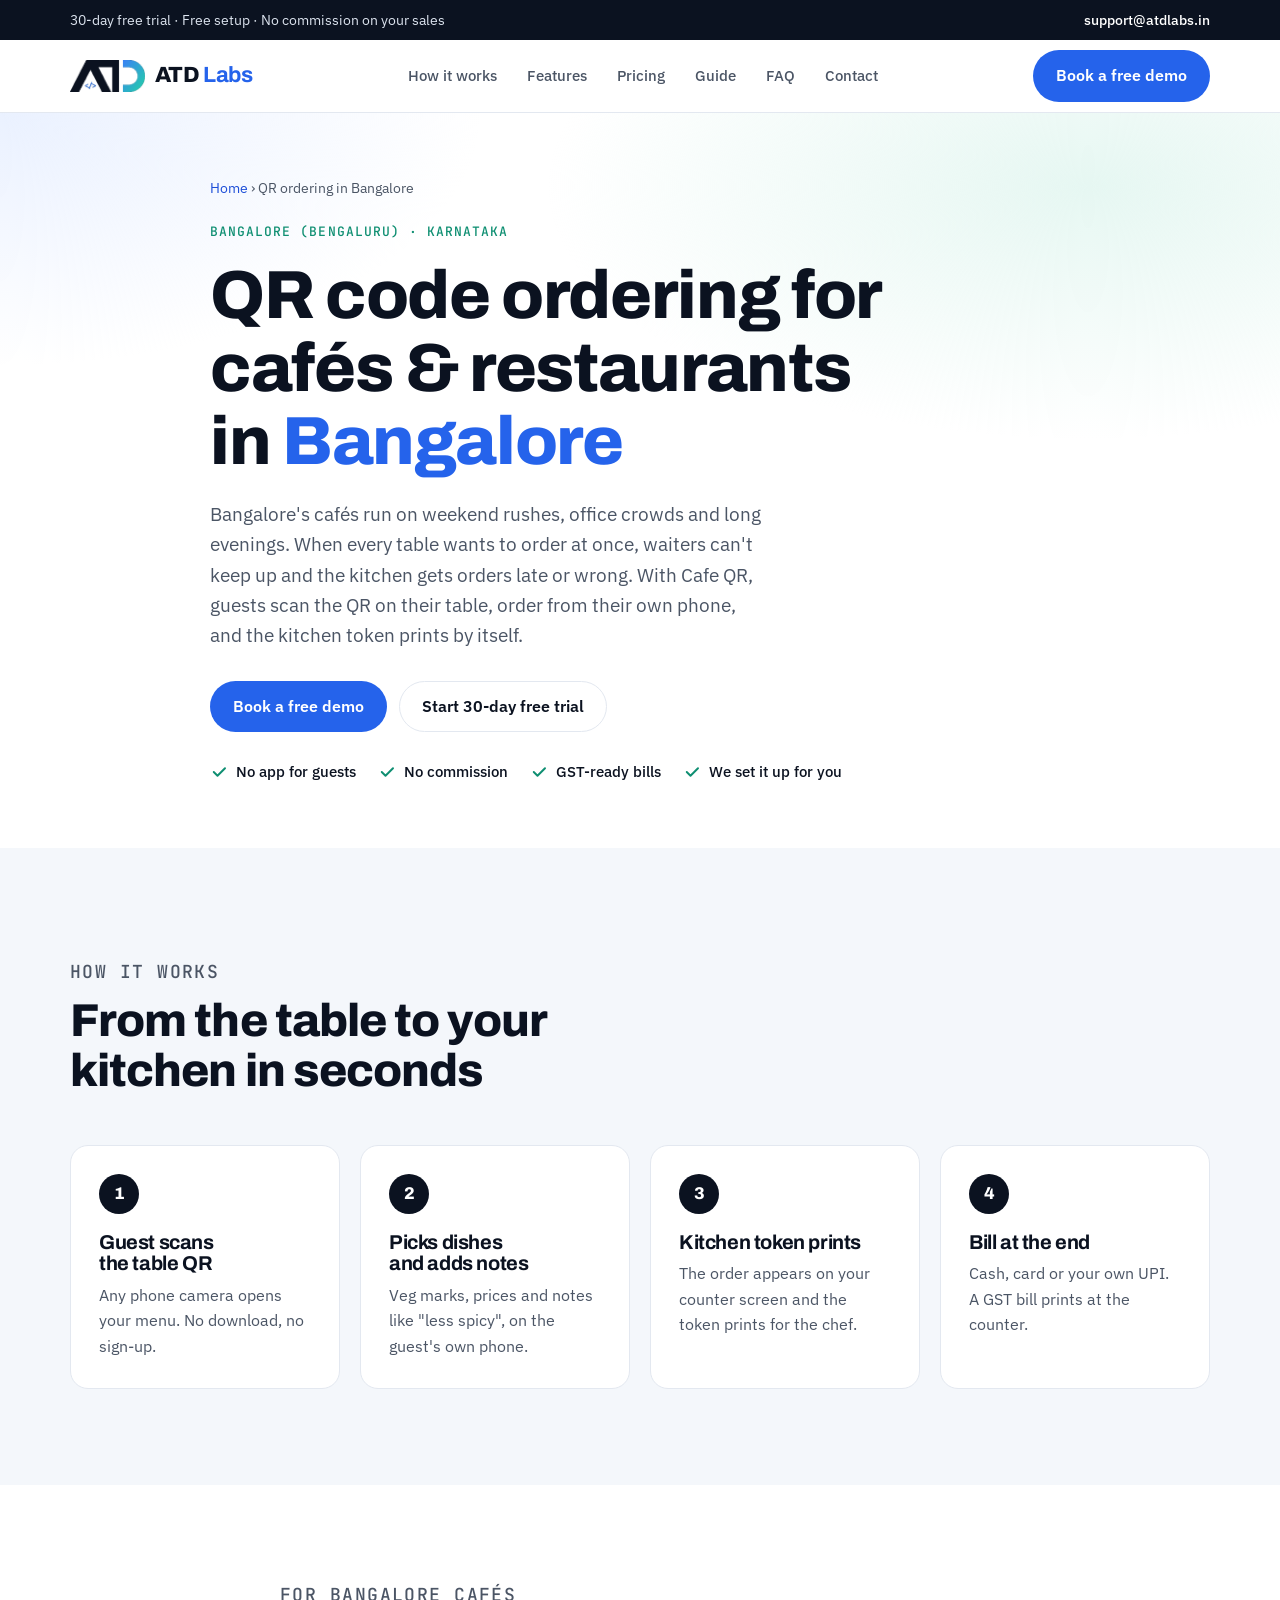
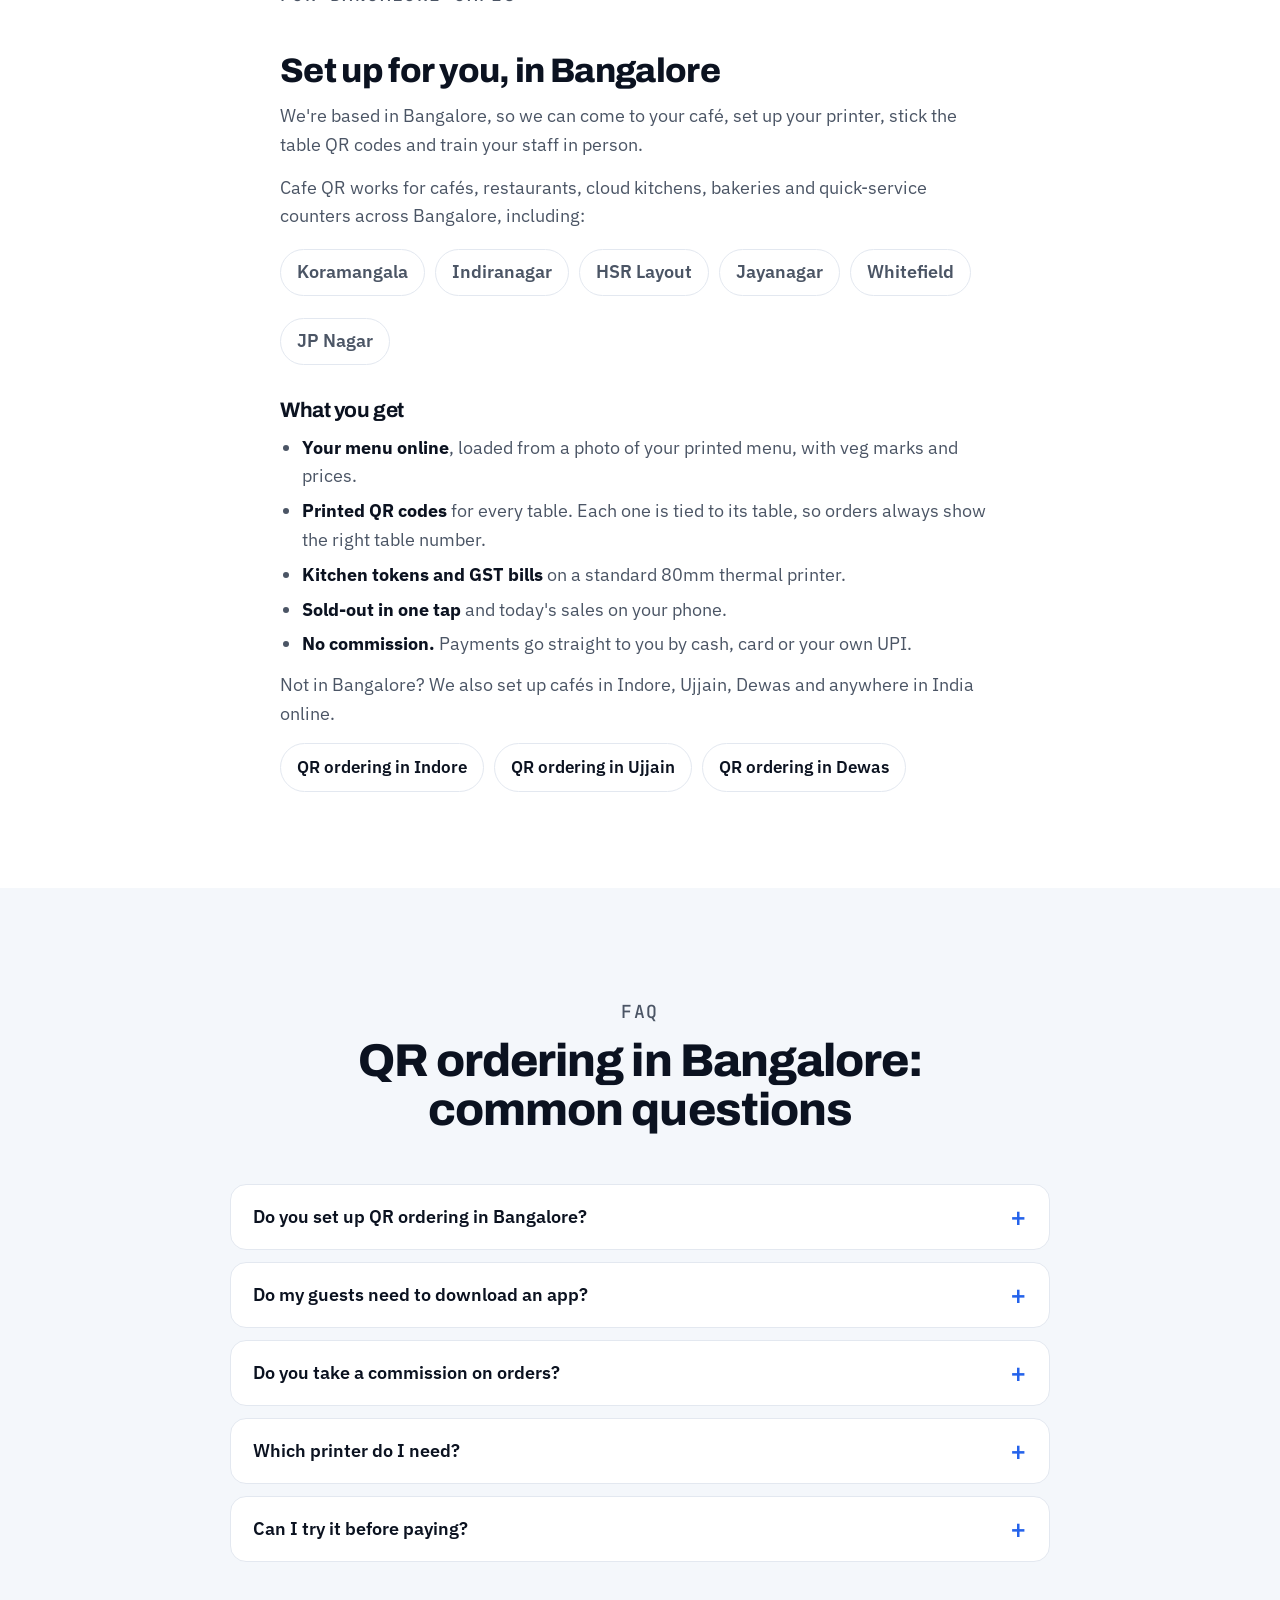
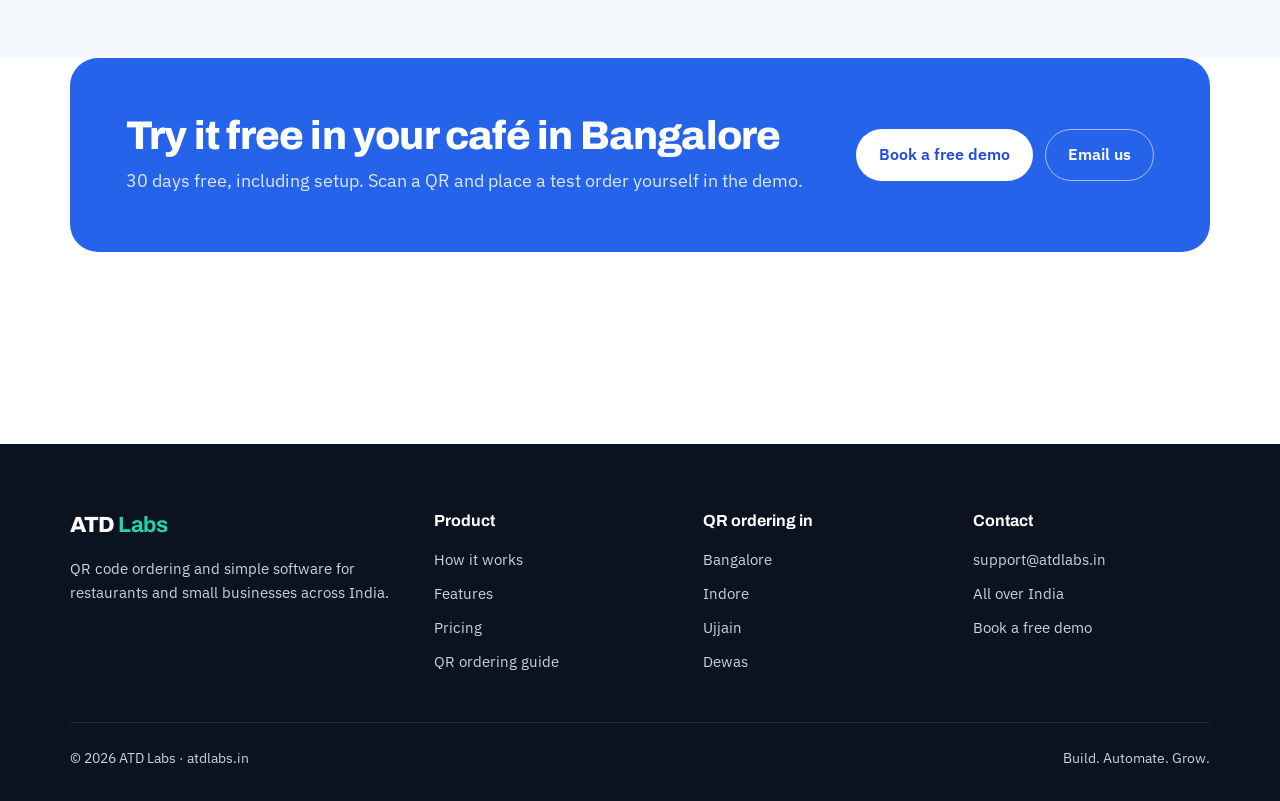
==== qr-ordering-bangalore/index.html @ 2b8b4721 "Add city landing pages, QR ordering guide and sitemap entries Pages for Bangalore, Indore, Ujjain an" ====
<!doctype html>
<html lang="en">
<head>
<meta charset="utf-8">
<meta name="viewport" content="width=device-width, initial-scale=1, viewport-fit=cover">
<title>QR Code Ordering for Restaurants &amp; Cafés in Bangalore | ATD Labs</title>
<meta name="description" content="QR table ordering for cafés and restaurants in Bangalore. Guests scan, order from their phone and the kitchen token prints. No app, no commission. 30-day free trial.">
<link rel="canonical" href="https://www.atdlabs.in/qr-ordering-bangalore/">
<meta name="robots" content="index, follow">
<link rel="icon" type="image/png" href="/logo-mark.png">
<meta property="og:type" content="website">
<meta property="og:site_name" content="ATD Labs">
<meta property="og:url" content="https://www.atdlabs.in/qr-ordering-bangalore/">
<meta property="og:title" content="QR Code Ordering for Restaurants &amp; Cafés in Bangalore | ATD Labs">
<meta property="og:description" content="QR table ordering for cafés and restaurants in Bangalore. Guests scan, order from their phone and the kitchen token prints. No app, no commission. 30-day free trial.">
<meta property="og:image" content="https://www.atdlabs.in/og-image.png">
<meta property="og:locale" content="en_IN">
<meta name="twitter:card" content="summary_large_image">
<script type="application/ld+json">
{"@context": "https://schema.org", "@graph": [{"@type": "Service", "name": "QR code ordering for restaurants in Bangalore", "serviceType": "QR code table ordering software", "provider": {"@type": "Organization", "name": "ATD Labs", "url": "https://www.atdlabs.in/", "email": "support@atdlabs.in"}, "areaServed": {"@type": "City", "name": "Bangalore", "containedInPlace": {"@type": "State", "name": "Karnataka"}}, "url": "https://www.atdlabs.in/qr-ordering-bangalore/"}, {"@type": "BreadcrumbList", "itemListElement": [{"@type": "ListItem", "position": 1, "name": "Home", "item": "https://www.atdlabs.in/"}, {"@type": "ListItem", "position": 2, "name": "QR ordering in Bangalore", "item": "https://www.atdlabs.in/qr-ordering-bangalore/"}]}, {"@type": "FAQPage", "mainEntity": [{"@type": "Question", "name": "Do you set up QR ordering in Bangalore?", "acceptedAnswer": {"@type": "Answer", "text": "Yes. We're in Bangalore and set up cafés here in person."}}, {"@type": "Question", "name": "Do my guests need to download an app?", "acceptedAnswer": {"@type": "Answer", "text": "No. Guests scan the table QR with their phone camera and the menu opens in the browser."}}, {"@type": "Question", "name": "Do you take a commission on orders?", "acceptedAnswer": {"@type": "Answer", "text": "No. You pay a small monthly fee. Guests pay you directly by cash, card or your own UPI."}}, {"@type": "Question", "name": "Which printer do I need?", "acceptedAnswer": {"@type": "Answer", "text": "A standard 80mm thermal printer prints kitchen tokens and GST bills. If you already have one, we set it up for you."}}, {"@type": "Question", "name": "Can I try it before paying?", "acceptedAnswer": {"@type": "Answer", "text": "Yes. The first 30 days are free, including setup."}}]}]}
</script>
<link rel="preconnect" href="https://fonts.googleapis.com">
<link rel="preconnect" href="https://fonts.gstatic.com" crossorigin>
<link rel="stylesheet" href="https://fonts.googleapis.com/css2?family=Archivo:wght@600;700;800&family=IBM+Plex+Sans:wght@400;500;600&family=JetBrains+Mono:wght@500&display=swap">
<link rel="stylesheet" href="/assets/site.css">
<style>
.hero.sub .wrap{grid-template-columns:1fr;max-width:900px;padding-top:64px;padding-bottom:64px}
.crumbs{font-size:14px;color:var(--muted);margin-bottom:18px}
.crumbs a{color:var(--blue-d);text-decoration:none}
.prose ul.areas{padding-left:0}
.areas{display:flex;flex-wrap:wrap;gap:10px;list-style:none;margin:20px 0 0;padding:0}
.areas li{font-weight:600;font-size:15px;padding:8px 16px;border-radius:999px;background:#fff;border:1px solid var(--line)}
.prose{max-width:760px}
.prose h2{font-size:clamp(26px,3vw,34px);font-weight:800;margin:44px 0 12px}
.prose h3{font-size:21px;font-weight:700;margin:28px 0 8px}
.prose p,.prose li{color:var(--muted);font-size:18px}
.prose p+p{margin-top:14px}
.prose ul{padding-left:22px;margin:12px 0}
.prose li{margin:6px 0}
.prose strong{color:var(--ink)}
.prose table{width:100%;border-collapse:collapse;margin:18px 0;font-size:16px}
.prose th,.prose td{text-align:left;padding:12px 14px;border-bottom:1px solid var(--line);vertical-align:top}
.prose th{background:var(--soft);font-family:var(--display)}
.tablewrap{overflow-x:auto}
.cities{display:flex;flex-wrap:wrap;gap:10px;margin-top:14px}
.cities a{text-decoration:none;font-weight:600;padding:10px 16px;border-radius:999px;border:1px solid var(--line);background:#fff}
.cities a:hover{border-color:var(--ink)}
@media (min-width:861px){footer .cols{grid-template-columns:1.4fr 1fr 1fr 1fr}}
</style>
</head>
<body>
<div class="topbar"><div class="wrap"><span>30-day free trial · Free setup · No commission on your sales</span><a href="mailto:support@atdlabs.in">support@atdlabs.in</a></div></div>
<header class="site"><div class="wrap">
  <a class="brand" href="/" aria-label="ATD Labs home"><img src="/logo-mark.png" alt="" width="75" height="32"><span>ATD <b>Labs</b></span></a>
  <nav class="main" id="nav" aria-label="Main">
    <a href="/#how">How it works</a><a href="/#features">Features</a><a href="/#pricing">Pricing</a><a href="/guides/qr-code-ordering-for-restaurants/">Guide</a><a href="/#faq">FAQ</a><a href="/#contact">Contact</a>
  </nav>
  <div style="display:flex;gap:10px;align-items:center">
    <a class="btn btn-primary hdr-cta" href="/#contact">Book a free demo</a>
    <button class="menu-btn" id="menu-btn" aria-label="Open menu" aria-expanded="false" aria-controls="nav"><svg width="22" height="22" viewBox="0 0 24 24" fill="none" stroke="currentColor" stroke-width="2" stroke-linecap="round" aria-hidden="true"><path d="M4 7h16M4 12h16M4 17h16"/></svg></button>
  </div>
</div></header>

<main id="top">
  <section class="hero sub"><div class="wrap"><div>
    <p class="crumbs"><a href="/">Home</a> › QR ordering in Bangalore</p>
    <p class="eyebrow">Bangalore (Bengaluru) · Karnataka</p>
    <h1 style="margin-top:14px">QR code ordering for cafés &amp; restaurants in <em>Bangalore</em></h1>
    <p class="lede">Bangalore's cafés run on weekend rushes, office crowds and long evenings. When every table wants to order at once, waiters can't keep up and the kitchen gets orders late or wrong. With Cafe QR, guests scan the QR on their table, order from their own phone, and the kitchen token prints by itself.</p>
    <div class="cta"><a class="btn btn-primary" href="/#contact">Book a free demo</a><a class="btn btn-ghost" href="/#pricing">Start 30-day free trial</a></div>
    <ul class="ticks"><li><svg width="18" height="18" viewBox="0 0 24 24" fill="none" stroke="currentColor" stroke-width="2.6" stroke-linecap="round" stroke-linejoin="round" aria-hidden="true"><path d="M5 12l5 5L20 7"/></svg>No app for guests</li><li><svg width="18" height="18" viewBox="0 0 24 24" fill="none" stroke="currentColor" stroke-width="2.6" stroke-linecap="round" stroke-linejoin="round" aria-hidden="true"><path d="M5 12l5 5L20 7"/></svg>No commission</li><li><svg width="18" height="18" viewBox="0 0 24 24" fill="none" stroke="currentColor" stroke-width="2.6" stroke-linecap="round" stroke-linejoin="round" aria-hidden="true"><path d="M5 12l5 5L20 7"/></svg>GST-ready bills</li><li><svg width="18" height="18" viewBox="0 0 24 24" fill="none" stroke="currentColor" stroke-width="2.6" stroke-linecap="round" stroke-linejoin="round" aria-hidden="true"><path d="M5 12l5 5L20 7"/></svg>We set it up for you</li></ul>
  </div></div></section>

  <section class="band alt"><div class="wrap">
    <div class="head"><p class="eyebrow">How it works</p><h2>From the table to your kitchen in seconds</h2></div>
    <ol class="steps">
      <li><h3>Guest scans the table QR</h3><p>Any phone camera opens your menu. No download, no sign-up.</p></li>
      <li><h3>Picks dishes and adds notes</h3><p>Veg marks, prices and notes like "less spicy", on the guest's own phone.</p></li>
      <li><h3>Kitchen token prints</h3><p>The order appears on your counter screen and the token prints for the chef.</p></li>
      <li><h3>Bill at the end</h3><p>Cash, card or your own UPI. A GST bill prints at the counter.</p></li>
    </ol>
  </div></section>

  <section class="band"><div class="wrap prose">
    <p class="eyebrow">For Bangalore cafés</p>
    <h2>Set up for you, in Bangalore</h2>
    <p>We're based in Bangalore, so we can come to your café, set up your printer, stick the table QR codes and train your staff in person.</p>
    <p>Cafe QR works for cafés, restaurants, cloud kitchens, bakeries and quick-service counters across Bangalore, including:</p>
    <ul class="areas"><li>Koramangala</li><li>Indiranagar</li><li>HSR Layout</li><li>Jayanagar</li><li>Whitefield</li><li>JP Nagar</li></ul>
    <h3>What you get</h3>
    <ul>
      <li><strong>Your menu online</strong>, loaded from a photo of your printed menu, with veg marks and prices.</li>
      <li><strong>Printed QR codes</strong> for every table. Each one is tied to its table, so orders always show the right table number.</li>
      <li><strong>Kitchen tokens and GST bills</strong> on a standard 80mm thermal printer.</li>
      <li><strong>Sold-out in one tap</strong> and today's sales on your phone.</li>
      <li><strong>No commission.</strong> Payments go straight to you by cash, card or your own UPI.</li>
    </ul>
    <p>Not in Bangalore? We also set up cafés in Indore, Ujjain, Dewas and anywhere in India online.</p>
    <div class="cities"><a href="/qr-ordering-indore/">QR ordering in Indore</a><a href="/qr-ordering-ujjain/">QR ordering in Ujjain</a><a href="/qr-ordering-dewas/">QR ordering in Dewas</a></div>
  </div></section>

  <section class="band alt"><div class="wrap">
    <div class="head center"><p class="eyebrow">FAQ</p><h2>QR ordering in Bangalore: common questions</h2></div>
    <div class="faq"><details><summary>Do you set up QR ordering in Bangalore?</summary><p>Yes. We're in Bangalore and set up cafés here in person.</p></details><details><summary>Do my guests need to download an app?</summary><p>No. Guests scan the table QR with their phone camera and the menu opens in the browser.</p></details><details><summary>Do you take a commission on orders?</summary><p>No. You pay a small monthly fee. Guests pay you directly by cash, card or your own UPI.</p></details><details><summary>Which printer do I need?</summary><p>A standard 80mm thermal printer prints kitchen tokens and GST bills. If you already have one, we set it up for you.</p></details><details><summary>Can I try it before paying?</summary><p>Yes. The first 30 days are free, including setup.</p></details></div>
  </div></section>
  
<section class="band" style="padding-top:0"><div class="wrap"><div class="ctaband">
  <div><h2>Try it free in your café in Bangalore</h2><p>30 days free, including setup. Scan a QR and place a test order yourself in the demo.</p></div>
  <div style="display:flex;gap:12px;flex-wrap:wrap"><a class="btn btn-primary" href="/#contact">Book a free demo</a><a class="btn btn-ghost" href="mailto:support@atdlabs.in">Email us</a></div>
</div></div></section>
</main>
<footer><div class="wrap">
  <div class="cols">
    <div><a class="brand" href="/"><span>ATD <b>Labs</b></span></a><p class="about">QR code ordering and simple software for restaurants and small businesses across India.</p></div>
    <div><h4>Product</h4><ul><li><a href="/#how">How it works</a></li><li><a href="/#features">Features</a></li><li><a href="/#pricing">Pricing</a></li><li><a href="/guides/qr-code-ordering-for-restaurants/">QR ordering guide</a></li></ul></div>
    <div><h4>QR ordering in</h4><ul><li><a href="/qr-ordering-bangalore/">Bangalore</a></li><li><a href="/qr-ordering-indore/">Indore</a></li><li><a href="/qr-ordering-ujjain/">Ujjain</a></li><li><a href="/qr-ordering-dewas/">Dewas</a></li></ul></div>
    <div><h4>Contact</h4><ul><li><a href="mailto:support@atdlabs.in">support@atdlabs.in</a></li><li>All over India</li><li><a href="/#contact">Book a free demo</a></li></ul></div>
  </div>
  <div class="base"><span>© 2026 ATD Labs · atdlabs.in</span><span>Build. Automate. Grow.</span></div>
</div></footer>
<script>
const b=document.getElementById("menu-btn"),n=document.getElementById("nav");
b.addEventListener("click",()=>{const o=n.classList.toggle("open");b.setAttribute("aria-expanded",o)});
</script>
</body>
</html>
---- assets/site.css ----
:root{
  --bg:#FFFFFF;
  --soft:#F4F7FB;        /* alternate bands */
  --line:#E3E8F0;
  --ink:#0B1220;         /* brand navy, from the logo */
  --muted:#4B5565;       /* 7.5:1 on white */
  --blue:#2563EB;        /* primary action, 5.2:1 with white text */
  --blue-d:#1D4ED8;
  --teal:#0F8F72;        /* teal text, 4.6:1 on white */
  --teal-l:#22D3A6;      /* brand teal, decoration only */
  --tint:#EAF1FF;
  --paper:#FFFDF7;
  --display:"Archivo",system-ui,sans-serif;
  --body:"IBM Plex Sans",system-ui,-apple-system,"Segoe UI",sans-serif;
  --mono:"JetBrains Mono",ui-monospace,Menlo,monospace;
  --wrap:1180px;
  --r:18px;
  color-scheme:light;
}
*{box-sizing:border-box}
html{scroll-behavior:smooth;scroll-padding-top:84px}
@media (prefers-reduced-motion:reduce){html{scroll-behavior:auto}*{animation:none!important;transition:none!important}}
body{margin:0;background:var(--bg);color:var(--ink);font-family:var(--body);font-size:17px;line-height:1.6;-webkit-font-smoothing:antialiased}
a{color:inherit}
img{max-width:100%;display:block}
:focus-visible{outline:3px solid var(--blue);outline-offset:3px;border-radius:8px}
.wrap{max-width:var(--wrap);margin:0 auto;padding-left:max(20px,env(safe-area-inset-left,0px));padding-right:max(20px,env(safe-area-inset-right,0px))}
h1,h2,h3{font-family:var(--display);line-height:1.08;margin:0;letter-spacing:-.02em;text-wrap:balance}
p{margin:0}
.eyebrow{display:inline-block;font-family:var(--mono);font-size:13px;font-weight:500;letter-spacing:.08em;text-transform:uppercase;color:var(--teal)}

/* Buttons */
.btn{display:inline-flex;align-items:center;justify-content:center;gap:8px;min-height:48px;padding:12px 22px;border-radius:999px;font-weight:600;font-size:16px;text-decoration:none;border:1.5px solid transparent;cursor:pointer;font-family:var(--body);transition:background .15s,border-color .15s,transform .15s}
.btn-primary{background:var(--blue);color:#fff}
.btn-primary:hover{background:var(--blue-d)}
.btn-ghost{background:#fff;color:var(--ink);border-color:var(--line)}
.btn-ghost:hover{border-color:var(--ink)}
.btn:active{transform:translateY(1px)}

/* Top bar + header */
.topbar{background:var(--ink);color:#DCE3EE;font-size:14px}
.topbar .wrap{display:flex;justify-content:space-between;align-items:center;gap:16px;min-height:40px;flex-wrap:wrap}
.topbar a{color:#fff;text-decoration:none;font-weight:500}
.topbar a:hover{text-decoration:underline}
header.site{position:sticky;top:0;z-index:20;background:rgba(255,255,255,.92);backdrop-filter:saturate(1.4) blur(10px);border-bottom:1px solid var(--line)}
header.site .wrap{display:flex;align-items:center;justify-content:space-between;gap:20px;min-height:72px}
.brand{display:flex;align-items:center;gap:10px;text-decoration:none}
.brand img{height:32px;width:auto}
.brand span{font-family:var(--display);font-weight:800;font-size:22px;letter-spacing:-.02em}
.brand b{color:var(--blue)}
nav.main{display:flex;align-items:center;gap:6px}
nav.main a{text-decoration:none;font-weight:500;font-size:15px;color:var(--muted);padding:10px 12px;border-radius:10px}
nav.main a:hover{color:var(--ink);background:var(--soft)}
.menu-btn{display:none;background:none;border:1px solid var(--line);border-radius:12px;width:48px;height:48px;align-items:center;justify-content:center;cursor:pointer;color:var(--ink)}
@media (max-width:960px){
  .menu-btn{display:inline-flex}
  nav.main{display:none;position:absolute;left:0;right:0;top:100%;background:#fff;border-bottom:1px solid var(--line);flex-direction:column;align-items:stretch;padding:8px 20px 16px}
  nav.main.open{display:flex}
  nav.main a{padding:14px 8px;font-size:17px}
  header.site .hdr-cta{display:none}
}

/* Hero */
.hero{position:relative;overflow:hidden;background:radial-gradient(900px 420px at 85% 10%,#E6F7F2 0,transparent 60%),radial-gradient(800px 420px at 0% 0%,var(--tint) 0,transparent 60%),#fff}
.hero .wrap{display:grid;grid-template-columns:1.05fr .95fr;gap:56px;align-items:center;padding-top:72px;padding-bottom:80px}
.hero h1{font-size:clamp(40px,5.6vw,68px);font-weight:800}
.hero h1 em{font-style:normal;color:var(--blue)}
.hero .lede{margin-top:20px;font-size:19px;color:var(--muted);max-width:560px}
.hero .cta{display:flex;gap:12px;flex-wrap:wrap;margin-top:30px}
.ticks{display:flex;flex-wrap:wrap;gap:10px 22px;margin:28px 0 0;padding:0;list-style:none;font-size:15px;font-weight:500}
.ticks li{display:flex;align-items:center;gap:8px}
.ticks svg{color:var(--teal);flex:none}
@media (max-width:960px){.hero .wrap{grid-template-columns:1fr;gap:44px;padding-top:44px;padding-bottom:56px}}

/* Hero scene: phone + kitchen token */
.scene{position:relative;display:flex;justify-content:center;align-items:flex-end;gap:0;min-height:520px}
.phone{position:relative;width:280px;border-radius:40px;background:var(--ink);padding:12px;box-shadow:0 30px 60px -20px rgba(11,18,32,.35)}
.screen{background:#fff;border-radius:30px;overflow:hidden;min-height:540px;display:flex;flex-direction:column}
.screen .top{display:flex;justify-content:space-between;align-items:center;padding:20px 18px 12px}
.screen .cafe{font-family:var(--display);font-weight:800;font-size:19px}
.screen .tbl{font-family:var(--mono);font-size:11px;background:var(--tint);color:var(--blue-d);padding:4px 8px;border-radius:999px}
.cats{display:flex;gap:6px;padding:0 18px 12px;font-size:12px;font-weight:600}
.cats span{padding:5px 10px;border-radius:999px;background:var(--soft);color:var(--muted)}
.cats span.on{background:var(--ink);color:#fff}
.item{display:flex;align-items:center;gap:12px;padding:12px 18px;border-top:1px solid var(--line)}
.item .pic{width:46px;height:46px;border-radius:12px;flex:none}
.item .nm{font-weight:600;font-size:14px;line-height:1.3}
.item .pr{font-size:13px;color:var(--muted)}
.veg{display:inline-block;width:10px;height:10px;border:1.5px solid #15803D;border-radius:2px;position:relative;margin-right:6px;vertical-align:0}
.veg::after{content:"";position:absolute;inset:2px;border-radius:50%;background:#15803D}
.add{margin-left:auto;font-size:12px;font-weight:700;color:var(--blue);border:1.5px solid var(--blue);border-radius:8px;padding:5px 10px;background:#fff;transition:background .2s,color .2s,transform .2s}
.item.on .add{background:var(--blue);color:#fff}
.item.tap .add{transform:scale(.9)}
.place{margin:auto 14px 14px;background:var(--blue);color:#fff;border-radius:14px;padding:14px;display:flex;justify-content:space-between;font-weight:600;font-size:14px;transition:background .3s}
.place.done{background:var(--teal)}
.slip{position:absolute;z-index:2;right:-6px;bottom:40px;width:200px;background:var(--paper);border:1px solid #EDE7D6;border-radius:6px;padding:14px 14px 18px;font-family:var(--mono);font-size:12px;line-height:1.55;color:var(--ink);box-shadow:0 18px 40px -16px rgba(11,18,32,.3);transform:rotate(3deg);clip-path:inset(0 0 100% 0);transition:clip-path 1.4s steps(14)}
.slip.print{clip-path:inset(0 0 0 0)}
.slip .c{text-align:center}
.slip hr{border:0;border-top:1px dashed #B9B3A3;margin:8px 0}
.status{position:absolute;z-index:3;left:-20px;top:40px;white-space:nowrap;display:flex;align-items:center;gap:8px;background:#fff;border:1px solid var(--line);border-radius:999px;padding:8px 14px;font-size:13px;font-weight:600;box-shadow:0 10px 30px -12px rgba(11,18,32,.25)}
.status i{width:8px;height:8px;border-radius:50%;background:var(--teal-l);box-shadow:0 0 0 4px rgba(34,211,166,.2)}
.scene.static .item{}
.scene.static .slip{clip-path:none}
@media (max-width:640px){.topbar .wrap>span{display:none}.topbar .wrap{justify-content:center}}
@media (max-width:520px){.scene{transform:scale(.9);transform-origin:top center;min-height:500px;margin-bottom:-40px}.slip{right:-10px;width:170px}.status{left:50%;transform:translateX(-50%);top:-22px}}

/* Built-for strip */
.strip{border-top:1px solid var(--line);border-bottom:1px solid var(--line);background:#fff}
.strip .wrap{display:flex;align-items:center;gap:14px 28px;flex-wrap:wrap;justify-content:center;padding-top:22px;padding-bottom:22px}
.strip p{font-size:14px;color:var(--muted);font-weight:500}
.strip ul{display:flex;flex-wrap:wrap;gap:10px;list-style:none;margin:0;padding:0}
.strip li{font-weight:600;font-size:15px;padding:8px 16px;border-radius:999px;background:var(--soft)}

/* Section scaffolding */
section.band{padding:96px 0}
section.band.alt{background:var(--soft)}
.head{max-width:720px;margin-bottom:48px}
.head.center{margin-left:auto;margin-right:auto;text-align:center}
.head h2{font-size:clamp(32px,4vw,46px);font-weight:800;margin-top:10px}
.head p{margin-top:14px;font-size:18px;color:var(--muted)}
@media (max-width:720px){section.band{padding:64px 0}.head{margin-bottom:32px}}

/* Benefits */
.benefits{display:grid;grid-template-columns:repeat(4,minmax(0,1fr));gap:20px}
.benefit{background:#fff;border:1px solid var(--line);border-radius:var(--r);padding:28px}
.benefit .ic{width:48px;height:48px;border-radius:14px;display:flex;align-items:center;justify-content:center;background:var(--tint);color:var(--blue);margin-bottom:18px}
.benefit:nth-child(even) .ic{background:#E3F6F0;color:var(--teal)}
.benefit h3{font-size:20px;font-weight:700}
.benefit p{margin-top:8px;color:var(--muted);font-size:16px}
@media (max-width:1000px){.benefits{grid-template-columns:repeat(2,minmax(0,1fr))}}
@media (max-width:560px){.benefits{grid-template-columns:1fr}}

/* How it works */
.steps{display:grid;grid-template-columns:repeat(4,minmax(0,1fr));gap:20px;list-style:none;margin:0;padding:0;counter-reset:s}
.steps li{position:relative;padding:28px;border-radius:var(--r);background:#fff;border:1px solid var(--line)}
.steps li::before{counter-increment:s;content:counter(s);display:flex;align-items:center;justify-content:center;width:40px;height:40px;border-radius:50%;background:var(--ink);color:#fff;font-family:var(--display);font-weight:800;margin-bottom:18px}
.steps h3{font-size:20px;font-weight:700}
.steps p{margin-top:8px;color:var(--muted);font-size:16px}
@media (max-width:1000px){.steps{grid-template-columns:repeat(2,minmax(0,1fr))}}
@media (max-width:560px){.steps{grid-template-columns:1fr}}

/* Three screens */
.screens{display:grid;grid-template-columns:repeat(3,minmax(0,1fr));gap:24px}
.scr{border-radius:22px;background:#fff;border:1px solid var(--line);overflow:hidden;display:flex;flex-direction:column}
.scr .mock{background:var(--soft);padding:24px;flex:1;min-height:250px;display:flex;flex-direction:column;gap:10px;border-bottom:1px solid var(--line)}
.scr .txt{padding:24px}
.scr h3{font-size:21px;font-weight:700}
.scr p{margin-top:8px;color:var(--muted);font-size:16px}
.card{background:#fff;border:1px solid var(--line);border-radius:12px;padding:12px 14px;font-size:14px;display:flex;justify-content:space-between;align-items:center;gap:10px}
.card b{font-weight:600}
.pill{font-family:var(--mono);font-size:11px;padding:3px 8px;border-radius:999px;background:#FFF3D6;color:#7A4B00}
.pill.ok{background:#E3F6F0;color:#0B6B55}
.pill.new{background:var(--tint);color:var(--blue-d)}
.kpi{display:grid;grid-template-columns:repeat(2,minmax(0,1fr));gap:10px}
.kpi div{background:#fff;border:1px solid var(--line);border-radius:12px;padding:12px 14px}
.kpi small{display:block;font-size:12px;color:var(--muted)}
.kpi strong{font-family:var(--display);font-size:22px}
.bars{display:flex;align-items:flex-end;gap:6px;height:70px;background:#fff;border:1px solid var(--line);border-radius:12px;padding:12px 14px}
.bars i{flex:1;background:var(--blue);border-radius:4px 4px 0 0;opacity:.85}
.bars i:nth-child(odd){background:var(--teal-l)}
.note{font-size:12px;color:var(--muted);text-align:center;margin-top:16px}
@media (max-width:960px){.screens{grid-template-columns:1fr}}

/* Features */
.features{display:grid;grid-template-columns:repeat(3,minmax(0,1fr));gap:1px;background:var(--line);border:1px solid var(--line);border-radius:22px;overflow:hidden}
.features div{background:#fff;padding:30px}
.features h3{font-size:19px;font-weight:700;display:flex;align-items:center;gap:10px}
.features h3 svg{color:var(--blue);flex:none}
.features p{margin-top:8px;color:var(--muted);font-size:16px}
@media (max-width:960px){.features{grid-template-columns:repeat(2,minmax(0,1fr))}}
@media (max-width:600px){.features{grid-template-columns:1fr}}

/* Pricing */
.pricing{display:grid;grid-template-columns:1.1fr .9fr;gap:24px;align-items:stretch}
.plan{background:var(--ink);color:#fff;border-radius:24px;padding:40px}
.plan .eyebrow{color:var(--teal-l)}
.plan h3{font-size:34px;font-weight:800;margin-top:10px}
.plan .price{margin-top:14px;font-size:18px;color:#C9D2E0}
.plan ul{list-style:none;margin:26px 0 30px;padding:0;display:grid;grid-template-columns:repeat(2,minmax(0,1fr));gap:12px 20px}
.plan li{display:flex;gap:10px;align-items:flex-start;font-size:16px}
.plan li svg{color:var(--teal-l);flex:none;margin-top:4px}
.plan .btn-primary{background:#fff;color:var(--ink)}
.plan .btn-primary:hover{background:#E6ECF5}
.trial{border-radius:24px;padding:40px;background:linear-gradient(160deg,var(--tint),#E3F6F0);display:flex;flex-direction:column;justify-content:center;gap:14px}
.trial strong{font-family:var(--display);font-size:56px;font-weight:800;line-height:1;color:var(--blue-d)}
.trial h3{font-size:26px;font-weight:800}
.trial p{color:var(--muted)}
@media (max-width:900px){.pricing{grid-template-columns:1fr}.plan ul{grid-template-columns:1fr}.plan,.trial{padding:28px}}

/* Why */
.why{display:grid;grid-template-columns:repeat(4,minmax(0,1fr));gap:28px}
.why h3{font-size:20px;font-weight:700;padding-top:18px;border-top:3px solid var(--blue)}
.why div:nth-child(even) h3{border-color:var(--teal-l)}
.why p{margin-top:8px;color:var(--muted);font-size:16px}
@media (max-width:960px){.why{grid-template-columns:repeat(2,minmax(0,1fr))}}
@media (max-width:520px){.why{grid-template-columns:1fr}}

/* Other services */
.more{display:grid;grid-template-columns:repeat(5,minmax(0,1fr));gap:14px}
.more div{background:#fff;border:1px solid var(--line);border-radius:16px;padding:20px}
.more h3{font-size:17px;font-weight:700}
.more p{margin-top:6px;color:var(--muted);font-size:15px;line-height:1.5}
@media (max-width:1000px){.more{grid-template-columns:repeat(2,minmax(0,1fr))}}
@media (max-width:520px){.more{grid-template-columns:1fr}}

/* FAQ */
.faq{max-width:820px;margin:0 auto;display:flex;flex-direction:column;gap:12px}
.faq details{background:#fff;border:1px solid var(--line);border-radius:16px;padding:0 22px}
.faq summary{list-style:none;cursor:pointer;display:flex;justify-content:space-between;align-items:center;gap:16px;min-height:64px;font-weight:600;font-size:18px}
.faq summary::-webkit-details-marker{display:none}
.faq summary::after{content:"+";font-family:var(--display);font-size:26px;color:var(--blue);flex:none;transition:transform .2s}
.faq details[open] summary::after{transform:rotate(45deg)}
.faq details p{padding:0 0 20px;color:var(--muted)}

/* CTA band */
.ctaband{background:var(--blue);color:#fff;border-radius:28px;padding:56px;display:flex;justify-content:space-between;align-items:center;gap:28px;flex-wrap:wrap}
.ctaband h2{font-size:clamp(28px,3.4vw,40px);font-weight:800}
.ctaband p{margin-top:10px;color:#DCE6FF;font-size:18px}
.ctaband .btn-primary{background:#fff;color:var(--blue-d)}
.ctaband .btn-ghost{background:transparent;color:#fff;border-color:rgba(255,255,255,.6)}
@media (max-width:600px){.ctaband{padding:32px}}

/* Contact */
.contact{display:grid;grid-template-columns:.85fr 1.15fr;gap:48px;align-items:start}
.reach{display:flex;flex-direction:column;gap:22px}
.reach .k{font-size:13px;font-family:var(--mono);color:var(--muted);text-transform:uppercase;letter-spacing:.06em}
.reach .v{font-weight:600;font-size:18px}
.reach a.v{text-decoration:none;color:var(--blue-d)}
.reach a.v:hover{text-decoration:underline}
form#enquiry{background:#fff;border:1px solid var(--line);border-radius:24px;padding:32px;display:grid;grid-template-columns:repeat(2,minmax(0,1fr));gap:18px;box-shadow:0 20px 50px -30px rgba(11,18,32,.25)}
.f{display:flex;flex-direction:column;gap:6px}
.f.full{grid-column:1/-1}
.f label{font-size:14px;font-weight:600}
.f input,.f select,.f textarea{font:inherit;font-size:16px;color:var(--ink);background:#fff;border:1.5px solid #CDD5E1;border-radius:12px;padding:12px 14px;min-height:48px}
.f textarea{min-height:100px;resize:vertical}
.f input:focus,.f select:focus,.f textarea:focus{outline:none;border-color:var(--blue);box-shadow:0 0 0 3px rgba(37,99,235,.18)}
form#enquiry .btn{grid-column:1/-1}
.form-note{grid-column:1/-1;font-size:14px;color:var(--muted);text-align:center}
.form-out{grid-column:1/-1;padding:12px 14px;border-radius:12px;background:#E3F6F0;color:#0B5745;font-weight:500}
.form-out.err{background:#FDECEC;color:#9B1C1C}
@media (max-width:900px){.contact{grid-template-columns:1fr}}
@media (max-width:560px){form#enquiry{grid-template-columns:1fr;padding:22px}}

/* Footer */
footer{background:var(--ink);color:#C9D2E0;padding:64px 0 32px;margin-top:96px}
footer .cols{display:grid;grid-template-columns:1.4fr 1fr 1fr 1fr 1fr;gap:32px}
footer .brand span{color:#fff}
footer .brand b{color:var(--teal-l)}
footer h4{font-family:var(--display);color:#fff;font-size:16px;margin:0 0 14px}
footer ul{list-style:none;margin:0;padding:0;display:flex;flex-direction:column;gap:10px;font-size:15px}
footer a{text-decoration:none}
footer a:hover{color:#fff;text-decoration:underline}
footer .about{margin-top:14px;font-size:15px;max-width:320px}
footer .base{margin-top:48px;padding-top:24px;border-top:1px solid #1E2A42;display:flex;justify-content:space-between;gap:12px;flex-wrap:wrap;font-size:14px}
@media (max-width:860px){footer .cols{grid-template-columns:1fr 1fr}}
@media (max-width:480px){footer .cols{grid-template-columns:1fr}}

/* Floating demo button */
.float{position:fixed;right:max(16px,env(safe-area-inset-right,0px));bottom:max(16px,env(safe-area-inset-bottom,0px));z-index:30;box-shadow:0 12px 30px -10px rgba(37,99,235,.6);opacity:0;transform:translateY(12px);pointer-events:none;transition:opacity .25s,transform .25s}
.float.show{opacity:1;transform:none;pointer-events:auto}

/* Scroll reveal */
.rv{transition:opacity .6s ease,transform .6s ease}
.rv.pre{opacity:0;transform:translateY(18px)}
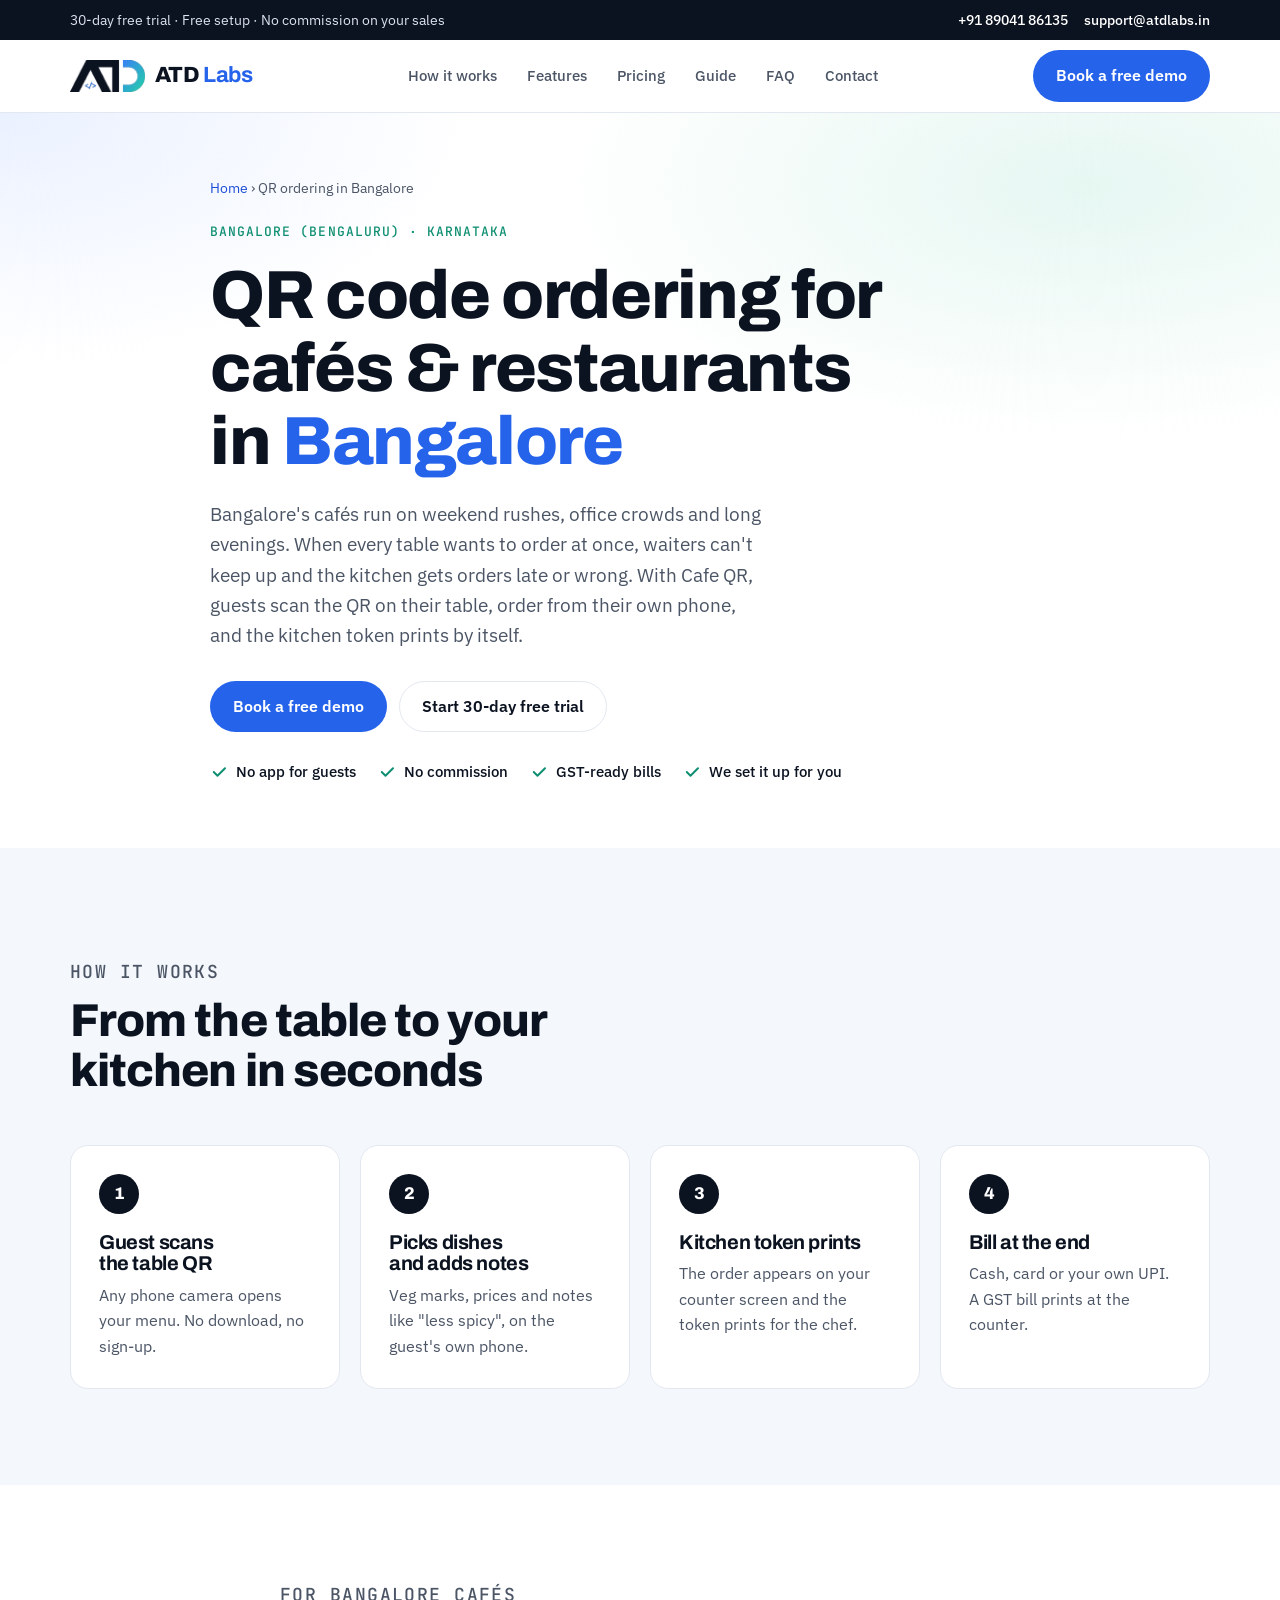
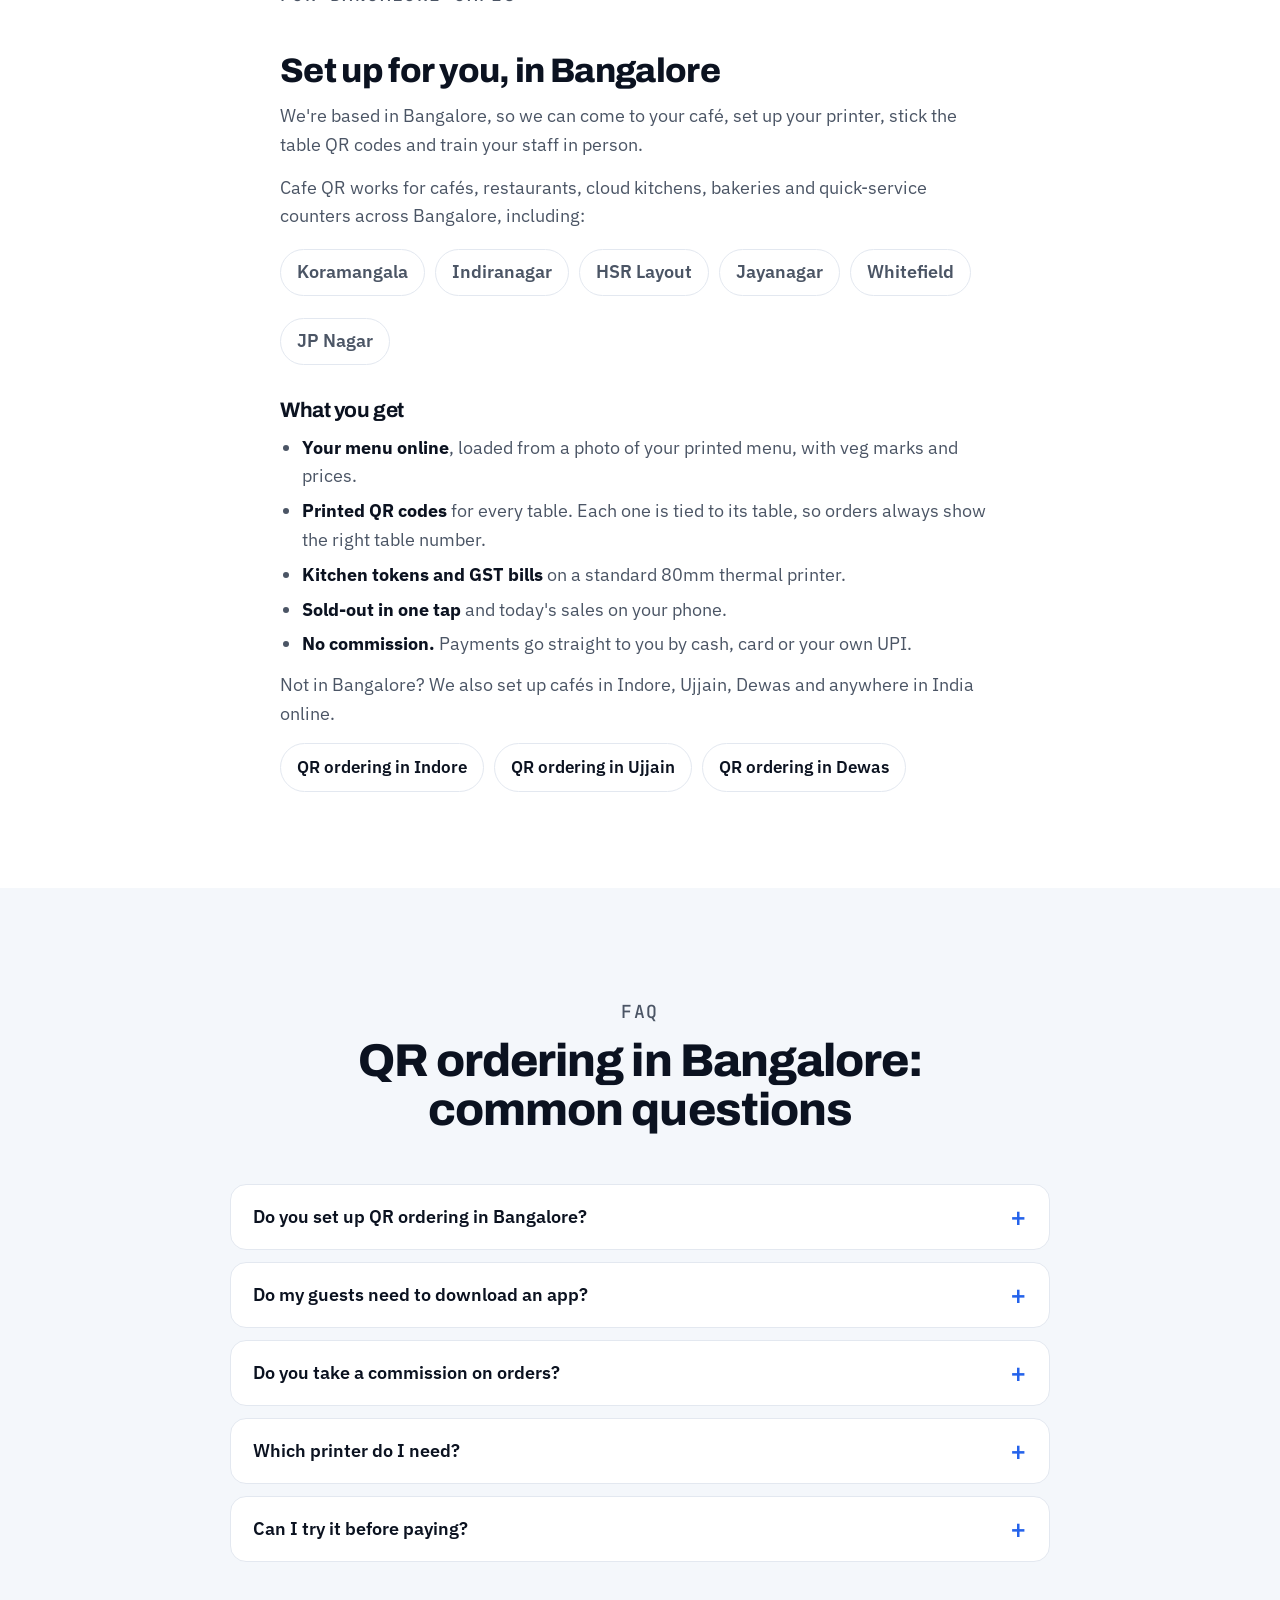
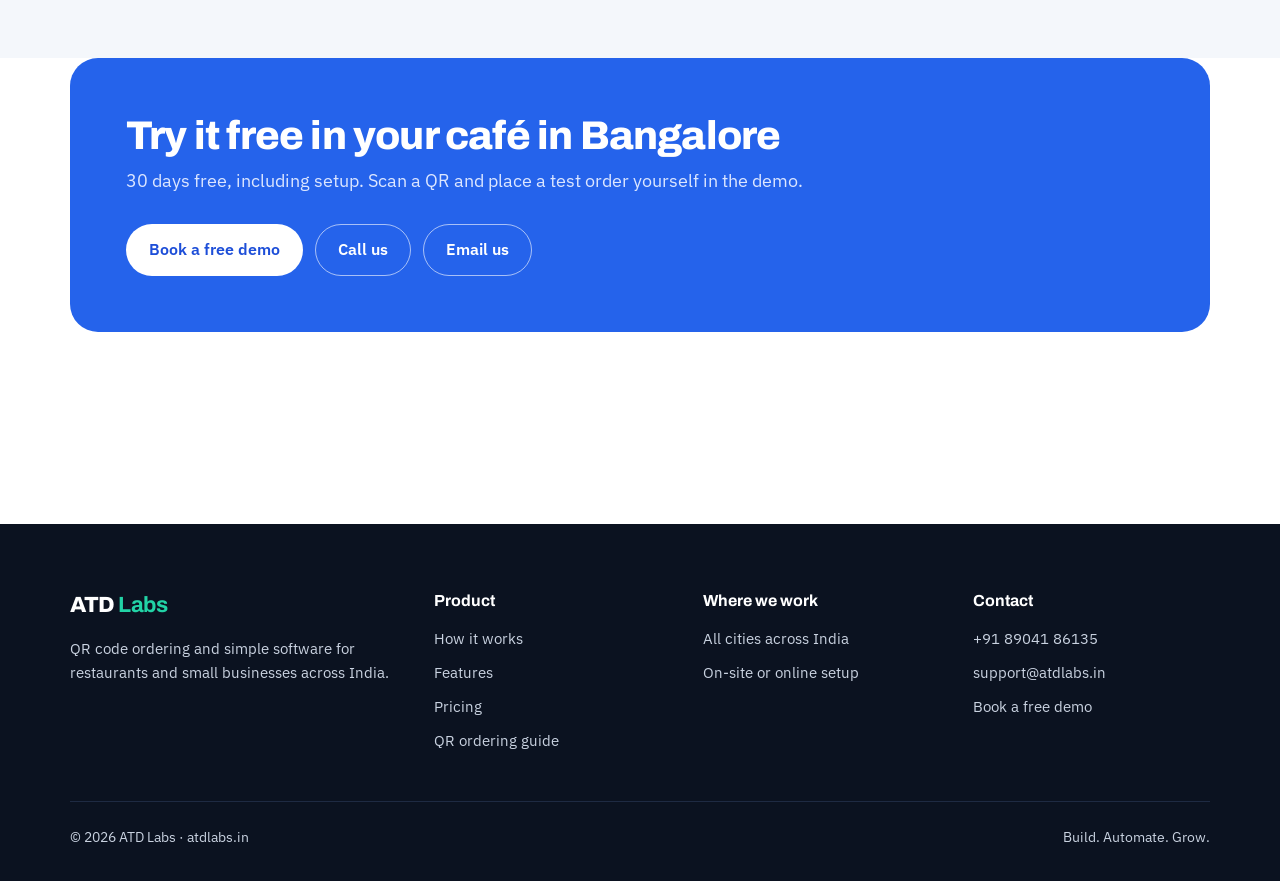
==== commit cf3e6c48: "Add phone number; footer says we work in all cities across India Co-Authored-By: Claude Opus 5.5 <no" ====
--- a/qr-ordering-bangalore/index.html
+++ b/qr-ordering-bangalore/index.html
@@ -17,7 +17,7 @@
 <meta property="og:locale" content="en_IN">
 <meta name="twitter:card" content="summary_large_image">
 <script type="application/ld+json">
-{"@context": "https://schema.org", "@graph": [{"@type": "Service", "name": "QR code ordering for restaurants in Bangalore", "serviceType": "QR code table ordering software", "provider": {"@type": "Organization", "name": "ATD Labs", "url": "https://www.atdlabs.in/", "email": "support@atdlabs.in"}, "areaServed": {"@type": "City", "name": "Bangalore", "containedInPlace": {"@type": "State", "name": "Karnataka"}}, "url": "https://www.atdlabs.in/qr-ordering-bangalore/"}, {"@type": "BreadcrumbList", "itemListElement": [{"@type": "ListItem", "position": 1, "name": "Home", "item": "https://www.atdlabs.in/"}, {"@type": "ListItem", "position": 2, "name": "QR ordering in Bangalore", "item": "https://www.atdlabs.in/qr-ordering-bangalore/"}]}, {"@type": "FAQPage", "mainEntity": [{"@type": "Question", "name": "Do you set up QR ordering in Bangalore?", "acceptedAnswer": {"@type": "Answer", "text": "Yes. We're in Bangalore and set up cafés here in person."}}, {"@type": "Question", "name": "Do my guests need to download an app?", "acceptedAnswer": {"@type": "Answer", "text": "No. Guests scan the table QR with their phone camera and the menu opens in the browser."}}, {"@type": "Question", "name": "Do you take a commission on orders?", "acceptedAnswer": {"@type": "Answer", "text": "No. You pay a small monthly fee. Guests pay you directly by cash, card or your own UPI."}}, {"@type": "Question", "name": "Which printer do I need?", "acceptedAnswer": {"@type": "Answer", "text": "A standard 80mm thermal printer prints kitchen tokens and GST bills. If you already have one, we set it up for you."}}, {"@type": "Question", "name": "Can I try it before paying?", "acceptedAnswer": {"@type": "Answer", "text": "Yes. The first 30 days are free, including setup."}}]}]}
+{"@context": "https://schema.org", "@graph": [{"@type": "Service", "name": "QR code ordering for restaurants in Bangalore", "serviceType": "QR code table ordering software", "provider": {"@type": "Organization", "name": "ATD Labs", "url": "https://www.atdlabs.in/", "email": "support@atdlabs.in", "telephone": "+91-8904186135"}, "areaServed": {"@type": "City", "name": "Bangalore", "containedInPlace": {"@type": "State", "name": "Karnataka"}}, "url": "https://www.atdlabs.in/qr-ordering-bangalore/"}, {"@type": "BreadcrumbList", "itemListElement": [{"@type": "ListItem", "position": 1, "name": "Home", "item": "https://www.atdlabs.in/"}, {"@type": "ListItem", "position": 2, "name": "QR ordering in Bangalore", "item": "https://www.atdlabs.in/qr-ordering-bangalore/"}]}, {"@type": "FAQPage", "mainEntity": [{"@type": "Question", "name": "Do you set up QR ordering in Bangalore?", "acceptedAnswer": {"@type": "Answer", "text": "Yes. We're in Bangalore and set up cafés here in person."}}, {"@type": "Question", "name": "Do my guests need to download an app?", "acceptedAnswer": {"@type": "Answer", "text": "No. Guests scan the table QR with their phone camera and the menu opens in the browser."}}, {"@type": "Question", "name": "Do you take a commission on orders?", "acceptedAnswer": {"@type": "Answer", "text": "No. You pay a small monthly fee. Guests pay you directly by cash, card or your own UPI."}}, {"@type": "Question", "name": "Which printer do I need?", "acceptedAnswer": {"@type": "Answer", "text": "A standard 80mm thermal printer prints kitchen tokens and GST bills. If you already have one, we set it up for you."}}, {"@type": "Question", "name": "Can I try it before paying?", "acceptedAnswer": {"@type": "Answer", "text": "Yes. The first 30 days are free, including setup."}}]}]}
 </script>
 <link rel="preconnect" href="https://fonts.googleapis.com">
 <link rel="preconnect" href="https://fonts.gstatic.com" crossorigin>
@@ -49,7 +49,7 @@
 </style>
 </head>
 <body>
-<div class="topbar"><div class="wrap"><span>30-day free trial · Free setup · No commission on your sales</span><a href="mailto:support@atdlabs.in">support@atdlabs.in</a></div></div>
+<div class="topbar"><div class="wrap"><span>30-day free trial · Free setup · No commission on your sales</span><div style="display:flex;gap:16px"><a href="tel:+918904186135">+91 89041 86135</a><a href="mailto:support@atdlabs.in">support@atdlabs.in</a></div></div></div>
 <header class="site"><div class="wrap">
   <a class="brand" href="/" aria-label="ATD Labs home"><img src="/logo-mark.png" alt="" width="75" height="32"><span>ATD <b>Labs</b></span></a>
   <nav class="main" id="nav" aria-label="Main">
@@ -106,15 +106,15 @@
   
 <section class="band" style="padding-top:0"><div class="wrap"><div class="ctaband">
   <div><h2>Try it free in your café in Bangalore</h2><p>30 days free, including setup. Scan a QR and place a test order yourself in the demo.</p></div>
-  <div style="display:flex;gap:12px;flex-wrap:wrap"><a class="btn btn-primary" href="/#contact">Book a free demo</a><a class="btn btn-ghost" href="mailto:support@atdlabs.in">Email us</a></div>
+  <div style="display:flex;gap:12px;flex-wrap:wrap"><a class="btn btn-primary" href="/#contact">Book a free demo</a><a class="btn btn-ghost" href="tel:+918904186135">Call us</a><a class="btn btn-ghost" href="mailto:support@atdlabs.in">Email us</a></div>
 </div></div></section>
 </main>
 <footer><div class="wrap">
   <div class="cols">
     <div><a class="brand" href="/"><span>ATD <b>Labs</b></span></a><p class="about">QR code ordering and simple software for restaurants and small businesses across India.</p></div>
     <div><h4>Product</h4><ul><li><a href="/#how">How it works</a></li><li><a href="/#features">Features</a></li><li><a href="/#pricing">Pricing</a></li><li><a href="/guides/qr-code-ordering-for-restaurants/">QR ordering guide</a></li></ul></div>
-    <div><h4>QR ordering in</h4><ul><li><a href="/qr-ordering-bangalore/">Bangalore</a></li><li><a href="/qr-ordering-indore/">Indore</a></li><li><a href="/qr-ordering-ujjain/">Ujjain</a></li><li><a href="/qr-ordering-dewas/">Dewas</a></li></ul></div>
-    <div><h4>Contact</h4><ul><li><a href="mailto:support@atdlabs.in">support@atdlabs.in</a></li><li>All over India</li><li><a href="/#contact">Book a free demo</a></li></ul></div>
+    <div><h4>Where we work</h4><ul><li>All cities across India</li><li>On-site or online setup</li></ul></div>
+    <div><h4>Contact</h4><ul><li><a href="tel:+918904186135">+91 89041 86135</a></li><li><a href="mailto:support@atdlabs.in">support@atdlabs.in</a></li><li><a href="/#contact">Book a free demo</a></li></ul></div>
   </div>
   <div class="base"><span>© 2026 ATD Labs · atdlabs.in</span><span>Build. Automate. Grow.</span></div>
 </div></footer>
